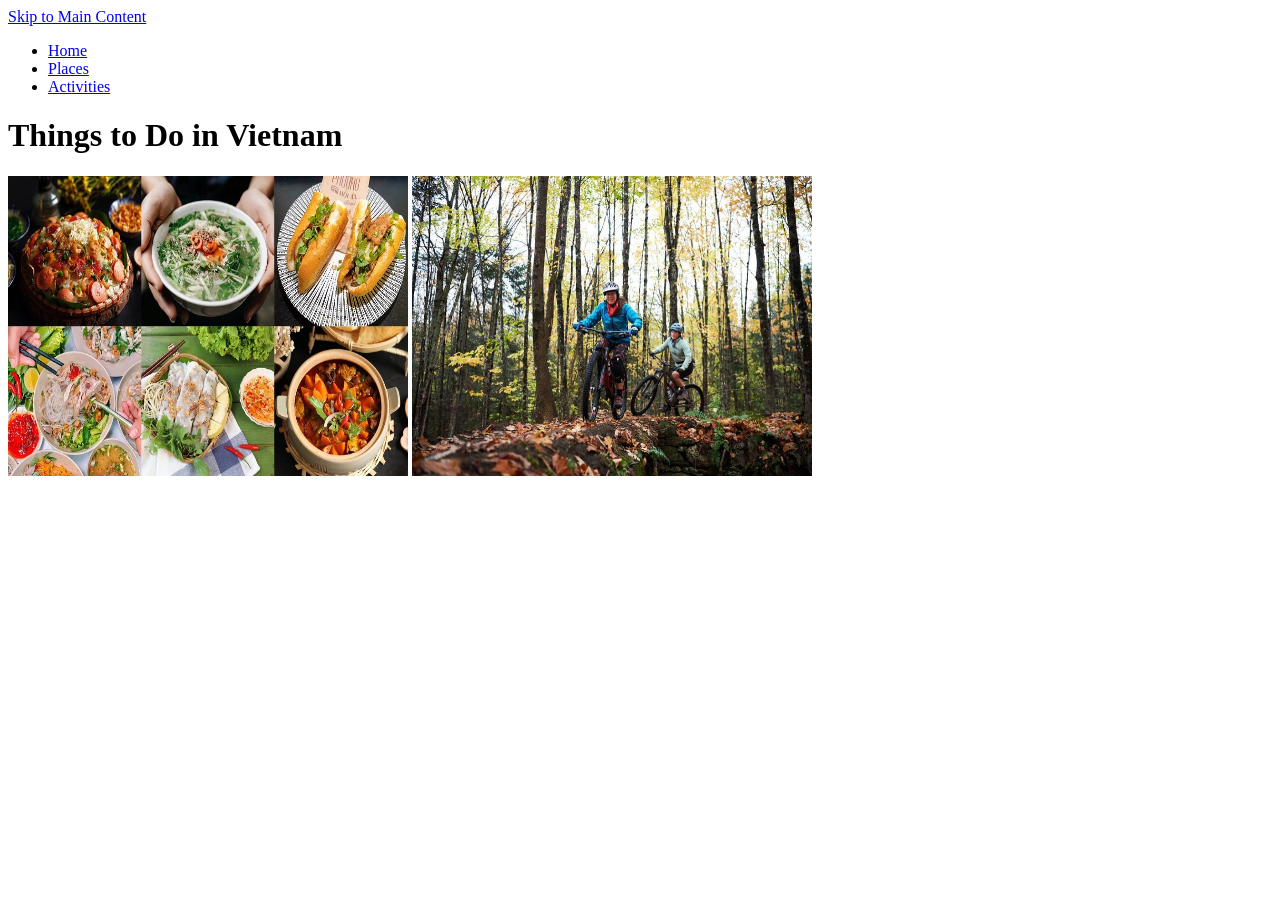
==== activities.html @ af6f8edd "Add files via upload" ====
<!DOCTYPE html>
<html lang="en">
<head>
    <meta charset="UTF-8">
    <meta name="viewport" content="width=device-width, initial-scale=1.0">
    <title>Vietnam Activities</title>
    <link rel="stylesheet" href="css/style.css">
</head>

<body>

<a href="#main-content" class="skip-link">
    Skip to Main Content
</a>

<nav>
    <ul>
        <li><a href="index.html">Home</a></li>
        <li><a href="places.html">Places</a></li>
        <li><a href="activities.html">Activities</a></li>
    </ul>
</nav>

<main id="main-content">

    <h1>Things to Do in Vietnam</h1>

    <div class="gallery">

        <img src="images/food.jpg" alt="Vietnamese food" style="width: 400px; height: 300px;">
        <img src="images/cycling.jpg" alt="Cycling activity" style="width: 400px; height: 300px;">

    </div>

</main>

</body>
</html>
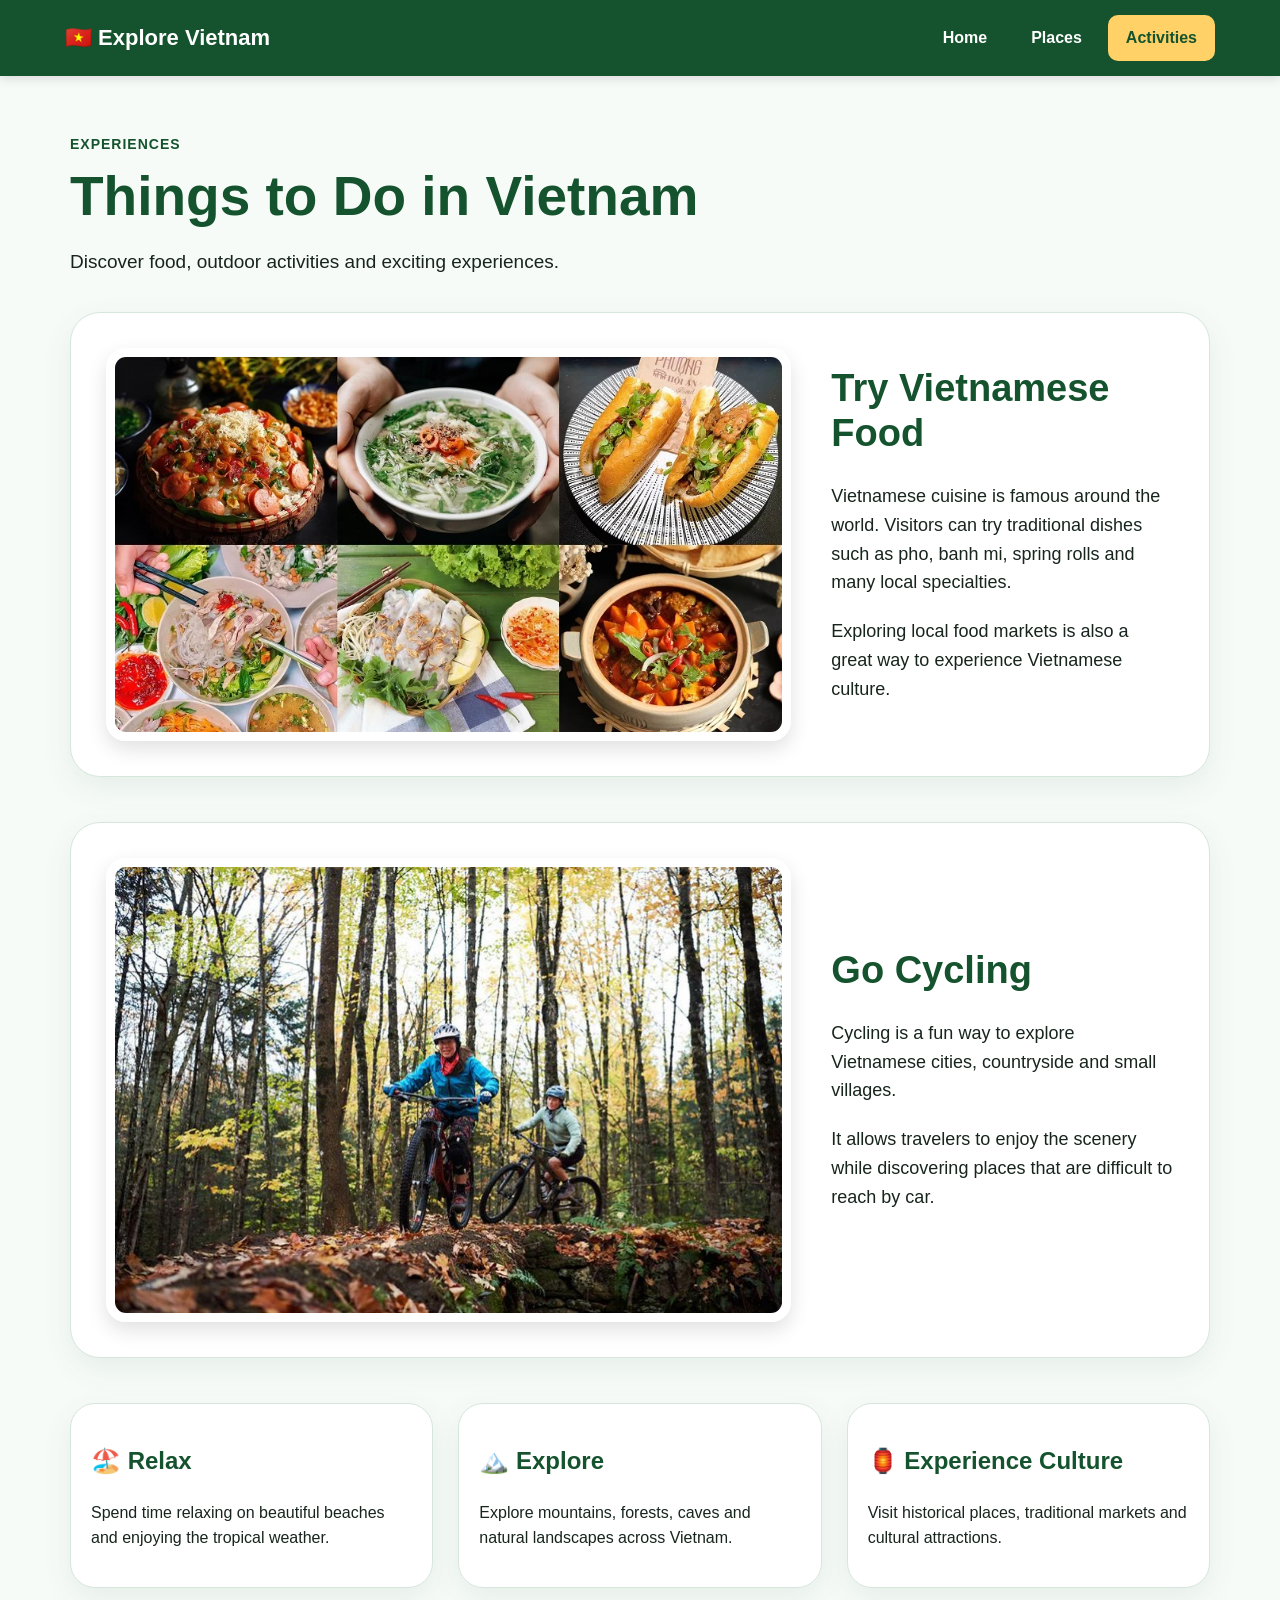
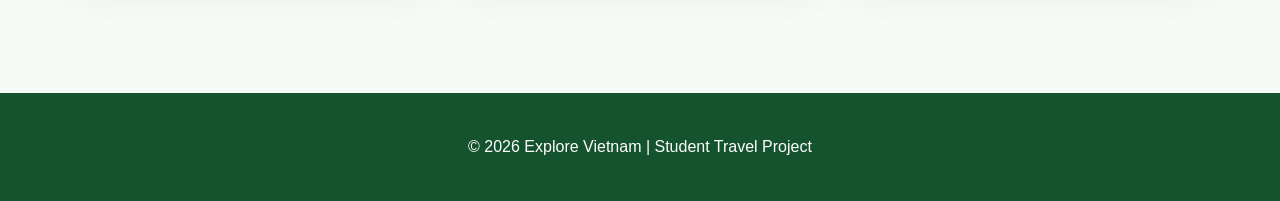
==== commit 5eef5b1d: "Add files via upload" ====
--- a/activities.html
+++ b/activities.html
@@ -3,36 +3,132 @@
 <head>
     <meta charset="UTF-8">
     <meta name="viewport" content="width=device-width, initial-scale=1.0">
-    <title>Vietnam Activities</title>
-    <link rel="stylesheet" href="css/style.css">
+    <title>Activities in Vietnam</title>
+    <link rel="stylesheet" href="style.css">
 </head>
 
 <body>
 
-<a href="#main-content" class="skip-link">
-    Skip to Main Content
-</a>
+    <a href="#main-content" class="skip-link">Skip to Main Content</a>
 
-<nav>
-    <ul>
-        <li><a href="index.html">Home</a></li>
-        <li><a href="places.html">Places</a></li>
-        <li><a href="activities.html">Activities</a></li>
-    </ul>
-</nav>
+    <header>
+        <nav>
+            <div class="logo">🇻🇳 Explore Vietnam</div>
 
-<main id="main-content">
+            <ul class="nav-links">
+                <li><a href="index.html">Home</a></li>
+                <li><a href="neighborhood.html">Places</a></li>
+                <li><a href="parks.html" class="active">Activities</a></li>
+            </ul>
+        </nav>
+    </header>
 
-    <h1>Things to Do in Vietnam</h1>
 
-    <div class="gallery">
+    <main id="main-content">
 
-        <img src="images/food.jpg" alt="Vietnamese food" style="width: 400px; height: 300px;">
-        <img src="images/cycling.jpg" alt="Cycling activity" style="width: 400px; height: 300px;">
+        <section class="page-header">
+            <span class="tag">EXPERIENCES</span>
 
-    </div>
+            <h1>Things to Do in Vietnam</h1>
 
-</main>
+            <p>
+                Discover food, outdoor activities and exciting experiences.
+            </p>
+        </section>
+
+
+        <section class="activity-feature">
+
+            <div>
+                <img src="images/food.jpg" alt="Traditional Vietnamese food">
+            </div>
+
+            <div class="activity-text">
+                <h2>Try Vietnamese Food</h2>
+
+                <p>
+                    Vietnamese cuisine is famous around the world.
+                    Visitors can try traditional dishes such as pho,
+                    banh mi, spring rolls and many local specialties.
+                </p>
+
+                <p>
+                    Exploring local food markets is also a great way
+                    to experience Vietnamese culture.
+                </p>
+            </div>
+
+        </section>
+
+
+        <section class="activity-feature reverse">
+
+            <div>
+                <img src="images/cycling.jpg" alt="Cycling in Vietnam">
+            </div>
+
+            <div class="activity-text">
+                <h2>Go Cycling</h2>
+
+                <p>
+                    Cycling is a fun way to explore Vietnamese cities,
+                    countryside and small villages.
+                </p>
+
+                <p>
+                    It allows travelers to enjoy the scenery while
+                    discovering places that are difficult to reach by car.
+                </p>
+            </div>
+
+        </section>
+
+
+        <section class="cards">
+
+            <article class="place-card">
+                <div class="card-content">
+                    <h2>🏖️ Relax</h2>
+
+                    <p>
+                        Spend time relaxing on beautiful beaches and
+                        enjoying the tropical weather.
+                    </p>
+                </div>
+            </article>
+
+
+            <article class="place-card">
+                <div class="card-content">
+                    <h2>🏔️ Explore</h2>
+
+                    <p>
+                        Explore mountains, forests, caves and natural
+                        landscapes across Vietnam.
+                    </p>
+                </div>
+            </article>
+
+
+            <article class="place-card">
+                <div class="card-content">
+                    <h2>🏮 Experience Culture</h2>
+
+                    <p>
+                        Visit historical places, traditional markets and
+                        cultural attractions.
+                    </p>
+                </div>
+            </article>
+
+        </section>
+
+    </main>
+
+
+    <footer>
+        <p>&copy; 2026 Explore Vietnam | Student Travel Project</p>
+    </footer>
 
 </body>
 </html>
--- a/style.css
+++ b/style.css
@@ -0,0 +1,602 @@
+/* =========================
+   GENERAL
+========================= */
+
+* {
+    box-sizing: border-box;
+}
+
+html {
+    scroll-behavior: smooth;
+}
+
+body {
+    margin: 0;
+    font-family: Arial, Helvetica, sans-serif;
+    background: #f7fbf8;
+    color: #17251d;
+    line-height: 1.6;
+    overflow-x: hidden;
+}
+
+img {
+    max-width: 100%;
+    height: auto;
+    display: block;
+}
+
+
+/* =========================
+   SKIP LINK
+========================= */
+
+.skip-link {
+    position: absolute;
+    left: -9999px;
+    top: 10px;
+    background: #ffd166;
+    color: #14532d;
+    padding: 10px 16px;
+    border-radius: 8px;
+    z-index: 1000;
+    text-decoration: none;
+    font-weight: bold;
+}
+
+.skip-link:focus {
+    left: 15px;
+}
+
+
+/* =========================
+   HEADER + NAVIGATION
+========================= */
+
+header {
+    background: #14532d;
+    width: 100%;
+    box-shadow: 0 3px 10px rgba(0, 0, 0, 0.12);
+}
+
+nav {
+    width: 100%;
+    max-width: 1200px;
+    margin: auto;
+    padding: 15px 25px;
+
+    display: flex;
+    align-items: center;
+    justify-content: space-between;
+
+    gap: 20px;
+}
+
+.logo {
+    color: white;
+    font-size: 22px;
+    font-weight: bold;
+    white-space: nowrap;
+}
+
+.nav-links {
+    display: flex;
+    align-items: center;
+    justify-content: center;
+
+    gap: 8px;
+    margin: 0;
+    padding: 0;
+
+    list-style: none;
+}
+
+.nav-links li {
+    margin: 0;
+    padding: 0;
+}
+
+.nav-links a {
+    display: block;
+
+    color: white;
+    text-decoration: none;
+
+    padding: 10px 18px;
+    border-radius: 10px;
+
+    font-weight: bold;
+    white-space: nowrap;
+
+    transition: 0.3s ease;
+}
+
+.nav-links a:hover {
+    background: #f59e0b;
+    color: #14532d;
+    transform: translateY(-2px);
+}
+
+.nav-links a.active {
+    background: #ffd166;
+    color: #14532d;
+}
+
+
+/* =========================
+   MAIN
+========================= */
+
+main {
+    width: 100%;
+    max-width: 1200px;
+    margin: auto;
+    padding: 55px 30px;
+}
+
+
+/* =========================
+   HERO
+========================= */
+
+.hero {
+    display: grid;
+    grid-template-columns: 1fr 1fr;
+
+    gap: 40px;
+    align-items: center;
+
+    margin-bottom: 60px;
+}
+
+.hero-text {
+    min-width: 0;
+}
+
+.hero-text h1 {
+    font-size: 55px;
+    line-height: 1.1;
+    color: #14532d;
+    margin: 15px 0 20px;
+}
+
+.hero-text p {
+    font-size: 19px;
+    margin-bottom: 25px;
+}
+
+.hero-image {
+    min-width: 0;
+}
+
+.hero-image img {
+    width: 100%;
+    border-radius: 25px;
+    border: 5px solid white;
+    padding: 5px;
+
+    box-shadow: 0 10px 30px rgba(20, 83, 45, 0.15);
+}
+
+
+/* =========================
+   TAG
+========================= */
+
+.tag {
+    display: inline-block;
+
+    color: #14532d;
+    font-weight: bold;
+    letter-spacing: 1px;
+    font-size: 14px;
+}
+
+
+/* =========================
+   BUTTON
+========================= */
+
+.button {
+    display: inline-block;
+
+    background: #14532d;
+    color: white;
+
+    text-decoration: none;
+    font-weight: bold;
+
+    padding: 12px 22px;
+    border-radius: 10px;
+
+    transition: 0.3s ease;
+}
+
+.button:hover {
+    background: #f59e0b;
+    color: #14532d;
+    transform: translateY(-3px);
+}
+
+
+/* =========================
+   INTRO
+========================= */
+
+.intro {
+    text-align: center;
+    margin-bottom: 45px;
+}
+
+.intro h2 {
+    color: #14532d;
+    font-size: 35px;
+}
+
+.intro p {
+    font-size: 18px;
+}
+
+
+/* =========================
+   PAGE HEADER
+========================= */
+
+.page-header {
+    margin-bottom: 35px;
+}
+
+.page-header h1 {
+    color: #14532d;
+    font-size: 55px;
+    line-height: 1.1;
+    margin: 10px 0 20px;
+
+    overflow-wrap: break-word;
+}
+
+.page-header p {
+    font-size: 19px;
+}
+
+
+/* =========================
+   CARDS
+========================= */
+
+.cards {
+    display: grid;
+    grid-template-columns: repeat(3, 1fr);
+
+    gap: 25px;
+    margin-top: 30px;
+}
+
+.place-card {
+    background: white;
+
+    border: 1px solid #d7e6dc;
+    border-radius: 25px;
+
+    padding: 20px;
+
+    min-width: 0;
+
+    box-shadow: 0 10px 30px rgba(20, 83, 45, 0.08);
+
+    transition: 0.3s ease;
+}
+
+.place-card:hover {
+    transform: translateY(-8px);
+    box-shadow: 0 15px 35px rgba(20, 83, 45, 0.15);
+}
+
+.place-card img {
+    width: 100%;
+
+    border: 4px solid white;
+    padding: 5px;
+
+    border-radius: 20px;
+
+    box-shadow: 0 5px 15px rgba(0, 0, 0, 0.1);
+
+    transition: 0.3s ease;
+}
+
+.place-card:hover img {
+    transform: scale(1.03);
+}
+
+.place-card h2,
+.place-card h3 {
+    color: #14532d;
+    margin-top: 18px;
+    overflow-wrap: break-word;
+}
+
+.place-card p {
+    overflow-wrap: break-word;
+}
+
+
+/* =========================
+   GALLERY
+========================= */
+
+.gallery {
+    display: grid;
+    grid-template-columns: repeat(2, 1fr);
+
+    gap: 25px;
+
+    width: 100%;
+}
+
+.gallery .place-card {
+    min-width: 0;
+}
+
+
+/* =========================
+   NTH CHILD
+========================= */
+
+.place-card:nth-child(even) img {
+    border-radius: 20px 40px 20px 40px;
+}
+
+.place-card:nth-child(odd) img {
+    border-radius: 40px 20px 40px 20px;
+}
+
+
+/* =========================
+   ACTIVITY FEATURE
+========================= */
+
+/*
+   Đây là phần quan trọng nhất để sửa
+   lỗi "Try Vietnamese Food" bị tràn.
+*/
+
+.activity-feature {
+    display: grid;
+
+    /*
+       2 phần cho ảnh
+       1 phần cho nội dung
+    */
+    grid-template-columns: minmax(0, 2fr) minmax(280px, 1fr);
+
+    gap: 40px;
+
+    align-items: center;
+
+    width: 100%;
+    max-width: 100%;
+
+    background: white;
+
+    border: 1px solid #d7e6dc;
+    border-radius: 30px;
+
+    padding: 35px;
+
+    margin-bottom: 45px;
+
+    box-shadow: 0 10px 30px rgba(20, 83, 45, 0.08);
+}
+
+.activity-feature > div {
+    min-width: 0;
+    max-width: 100%;
+}
+
+.activity-feature img {
+    width: 100%;
+    max-width: 100%;
+
+    height: auto;
+
+    border-radius: 20px;
+
+    border: 4px solid white;
+    padding: 5px;
+
+    box-shadow: 0 8px 20px rgba(0, 0, 0, 0.12);
+}
+
+.activity-text {
+    min-width: 0;
+    width: 100%;
+}
+
+.activity-text h2 {
+    color: #14532d;
+
+    font-size: 38px;
+    line-height: 1.2;
+
+    margin-top: 0;
+    margin-bottom: 25px;
+
+    overflow-wrap: anywhere;
+}
+
+.activity-text p {
+    font-size: 18px;
+
+    margin-bottom: 20px;
+
+    overflow-wrap: break-word;
+    word-wrap: break-word;
+}
+
+
+/* =========================
+   QUOTE
+========================= */
+
+.quote {
+    background: #ffd166;
+
+    padding: 30px;
+
+    border-radius: 20px;
+
+    text-align: center;
+
+    margin-top: 50px;
+}
+
+.quote p {
+    font-size: 22px;
+    font-weight: bold;
+    color: #14532d;
+}
+
+
+/* =========================
+   TRAVEL TIPS
+========================= */
+
+.tips {
+    background: white;
+
+    border: 1px solid #d7e6dc;
+    border-radius: 25px;
+
+    padding: 30px;
+
+    margin-top: 45px;
+}
+
+.tips h2 {
+    color: #14532d;
+}
+
+.tips li {
+    margin-bottom: 8px;
+}
+
+
+/* =========================
+   FOOTER
+========================= */
+
+footer {
+    background: #14532d;
+    color: white;
+
+    text-align: center;
+
+    padding: 25px;
+
+    margin-top: 50px;
+}
+
+
+/* =========================
+   TABLET
+========================= */
+
+@media (max-width: 900px) {
+
+    nav {
+        flex-direction: column;
+    }
+
+    .hero {
+        grid-template-columns: 1fr;
+    }
+
+    .hero-text h1 {
+        font-size: 45px;
+    }
+
+    .cards {
+        grid-template-columns: 1fr 1fr;
+    }
+
+    .gallery {
+        grid-template-columns: 1fr 1fr;
+    }
+
+    .activity-feature {
+        grid-template-columns: minmax(0, 1fr) minmax(250px, 1fr);
+        gap: 25px;
+        padding: 25px;
+    }
+
+    .activity-text h2 {
+        font-size: 32px;
+    }
+}
+
+
+/* =========================
+   PHONE
+========================= */
+
+@media (max-width: 650px) {
+
+    nav {
+        padding: 15px;
+    }
+
+    .nav-links {
+        width: 100%;
+        flex-wrap: wrap;
+    }
+
+    .nav-links a {
+        padding: 8px 12px;
+        font-size: 14px;
+    }
+
+    main {
+        padding: 35px 15px;
+    }
+
+    .hero {
+        grid-template-columns: 1fr;
+    }
+
+    .hero-text h1 {
+        font-size: 38px;
+    }
+
+    .page-header h1 {
+        font-size: 38px;
+    }
+
+    .cards {
+        grid-template-columns: 1fr;
+    }
+
+    .gallery {
+        grid-template-columns: 1fr;
+    }
+
+    /*
+       Trên điện thoại:
+       ảnh ở trên
+       chữ ở dưới
+    */
+    .activity-feature {
+        grid-template-columns: 1fr;
+
+        padding: 20px;
+
+        gap: 25px;
+    }
+
+    .activity-text h2 {
+        font-size: 30px;
+    }
+
+    .activity-text p {
+        font-size: 16px;
+    }
+}
